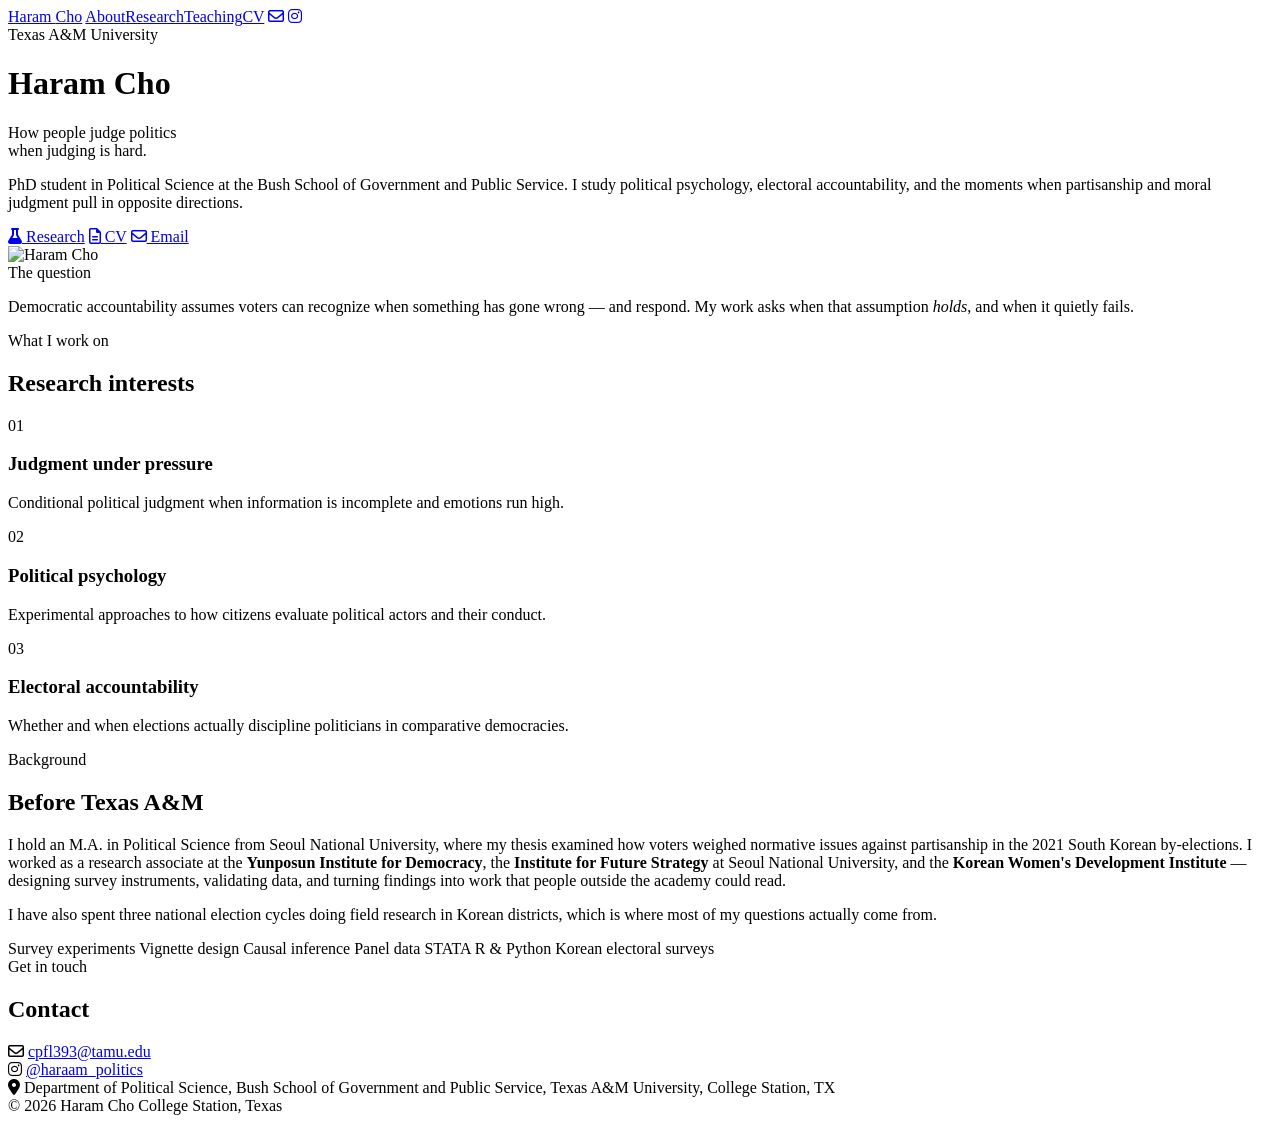
==== index.html @ 83a37f0b "Add files via upload" ====
<!DOCTYPE html>
<html lang="en">
<head>
<meta charset="utf-8">
<meta name="viewport" content="width=device-width, initial-scale=1">
<title>Haram Cho | Political Science, Texas A&M University</title>
<meta name="description" content="PhD student in Political Science at Texas A&M University. Political psychology, electoral accountability, and experimental methods.">
<meta property="og:title" content="Haram Cho | Political Science, Texas A&M University">
<meta property="og:description" content="PhD student in Political Science at Texas A&M University. Political psychology, electoral accountability, and experimental methods.">
<meta property="og:type" content="website">
<link rel="preconnect" href="https://fonts.googleapis.com">
<link rel="preconnect" href="https://fonts.gstatic.com" crossorigin>
<link href="https://fonts.googleapis.com/css2?family=Fraunces:opsz,wght@9..144,400;9..144,600;9..144,700&family=Inter:wght@300;400;500;600&display=swap" rel="stylesheet">
<link href="https://cdnjs.cloudflare.com/ajax/libs/font-awesome/6.5.1/css/all.min.css" rel="stylesheet">
<link rel="stylesheet" href="assets/styles.css">
</head>
<body>
<div class="nav"><div class="nav-in">
  <a class="brand" href="index.html">Haram <span>Cho</span></a>
  <a class="pg active" href="index.html">About</a><a class="pg" href="research.html">Research</a><a class="pg" href="teaching.html">Teaching</a><a class="pg" href="cv.html">CV</a>
  <span class="icons">
    <a href="mailto:cpfl393@tamu.edu" title="Email" aria-label="Email"><i class="fa-regular fa-envelope"></i></a>
    <a href="https://instagram.com/haraam_politics" title="Instagram" aria-label="Instagram"><i class="fa-brands fa-instagram"></i></a>
  </span>
</div></div>
<main>

  <div class="hero">
    <div>
      <div class="eyebrow">Texas A&amp;M University</div>
      <h1 class="big">Haram Cho</h1>
      <p class="tagline">How people judge politics<br>when judging is hard.</p>
      <p class="lede">PhD student in Political Science at the Bush School of Government
        and Public Service. I study political psychology, electoral accountability,
        and the moments when partisanship and moral judgment pull in opposite directions.</p>
      <div class="actions">
        <a class="btn" href="research.html"><i class="fa-solid fa-flask"></i> Research</a>
        <a class="btn ghost" href="cv.html"><i class="fa-regular fa-file-lines"></i> CV</a>
        <a class="btn ghost" href="mailto:cpfl393@tamu.edu"><i class="fa-regular fa-envelope"></i> Email</a>
      </div>
    </div>
    <div class="photo-wrap">
      <img class="photo" src="assets/profile.jpg" alt="Haram Cho">
      <div class="photo-ring"></div>
      <div class="photo-ring two"></div>
    </div>
  </div>

  <div class="band">
    <div class="eyebrow">The question</div>
    <p class="quote">Democratic accountability assumes voters can recognize when
      something has gone wrong &mdash; and respond. My work asks when that assumption
      <em>holds</em>, and when it quietly fails.</p>
  </div>

  <div class="sec">
    <div class="eyebrow">What I work on</div>
    <h2>Research interests</h2>
    <div class="grid g3">
      <div class="card"><div class="num">01</div>
        <h3>Judgment under pressure</h3>
        <p>Conditional political judgment when information is incomplete and emotions run high.</p></div>
      <div class="card"><div class="num">02</div>
        <h3>Political psychology</h3>
        <p>Experimental approaches to how citizens evaluate political actors and their conduct.</p></div>
      <div class="card"><div class="num">03</div>
        <h3>Electoral accountability</h3>
        <p>Whether and when elections actually discipline politicians in comparative democracies.</p></div>
    </div>
  </div>

  <div class="sec">
    <div class="eyebrow">Background</div>
    <h2>Before Texas A&amp;M</h2>
    <p>I hold an M.A. in Political Science from Seoul National University, where my
      thesis examined how voters weighed normative issues against partisanship in the
      2021 South Korean by-elections. I worked as a research associate at the
      <strong>Yunposun Institute for Democracy</strong>, the
      <strong>Institute for Future Strategy</strong> at Seoul National University, and the
      <strong>Korean Women's Development Institute</strong> &mdash; designing survey instruments,
      validating data, and turning findings into work that people outside the academy could read.</p>
    <p>I have also spent three national election cycles doing field research in Korean
      districts, which is where most of my questions actually come from.</p>
    <div class="chips">
      <span class="chip dark">Survey experiments</span>
      <span class="chip">Vignette design</span>
      <span class="chip">Causal inference</span>
      <span class="chip">Panel data</span>
      <span class="chip">STATA</span>
      <span class="chip">R &amp; Python</span>
      <span class="chip">Korean electoral surveys</span>
    </div>
  </div>

  <div class="sec">
    <div class="eyebrow">Get in touch</div>
    <h2>Contact</h2>
    <div class="contact-row"><i class="fa-regular fa-envelope"></i>
      <a href="mailto:cpfl393@tamu.edu">cpfl393@tamu.edu</a></div>
    <div class="contact-row"><i class="fa-brands fa-instagram"></i>
      <a href="https://instagram.com/haraam_politics">@haraam_politics</a></div>
    <div class="contact-row" style="border:0"><i class="fa-solid fa-location-dot"></i>
      Department of Political Science, Bush School of Government and Public Service,
      Texas A&amp;M University, College Station, TX</div>
  </div>

<footer>
  <span>&copy; 2026 Haram Cho</span>
  <span>College Station, Texas</span>
</footer>
</main>
</body>
</html>
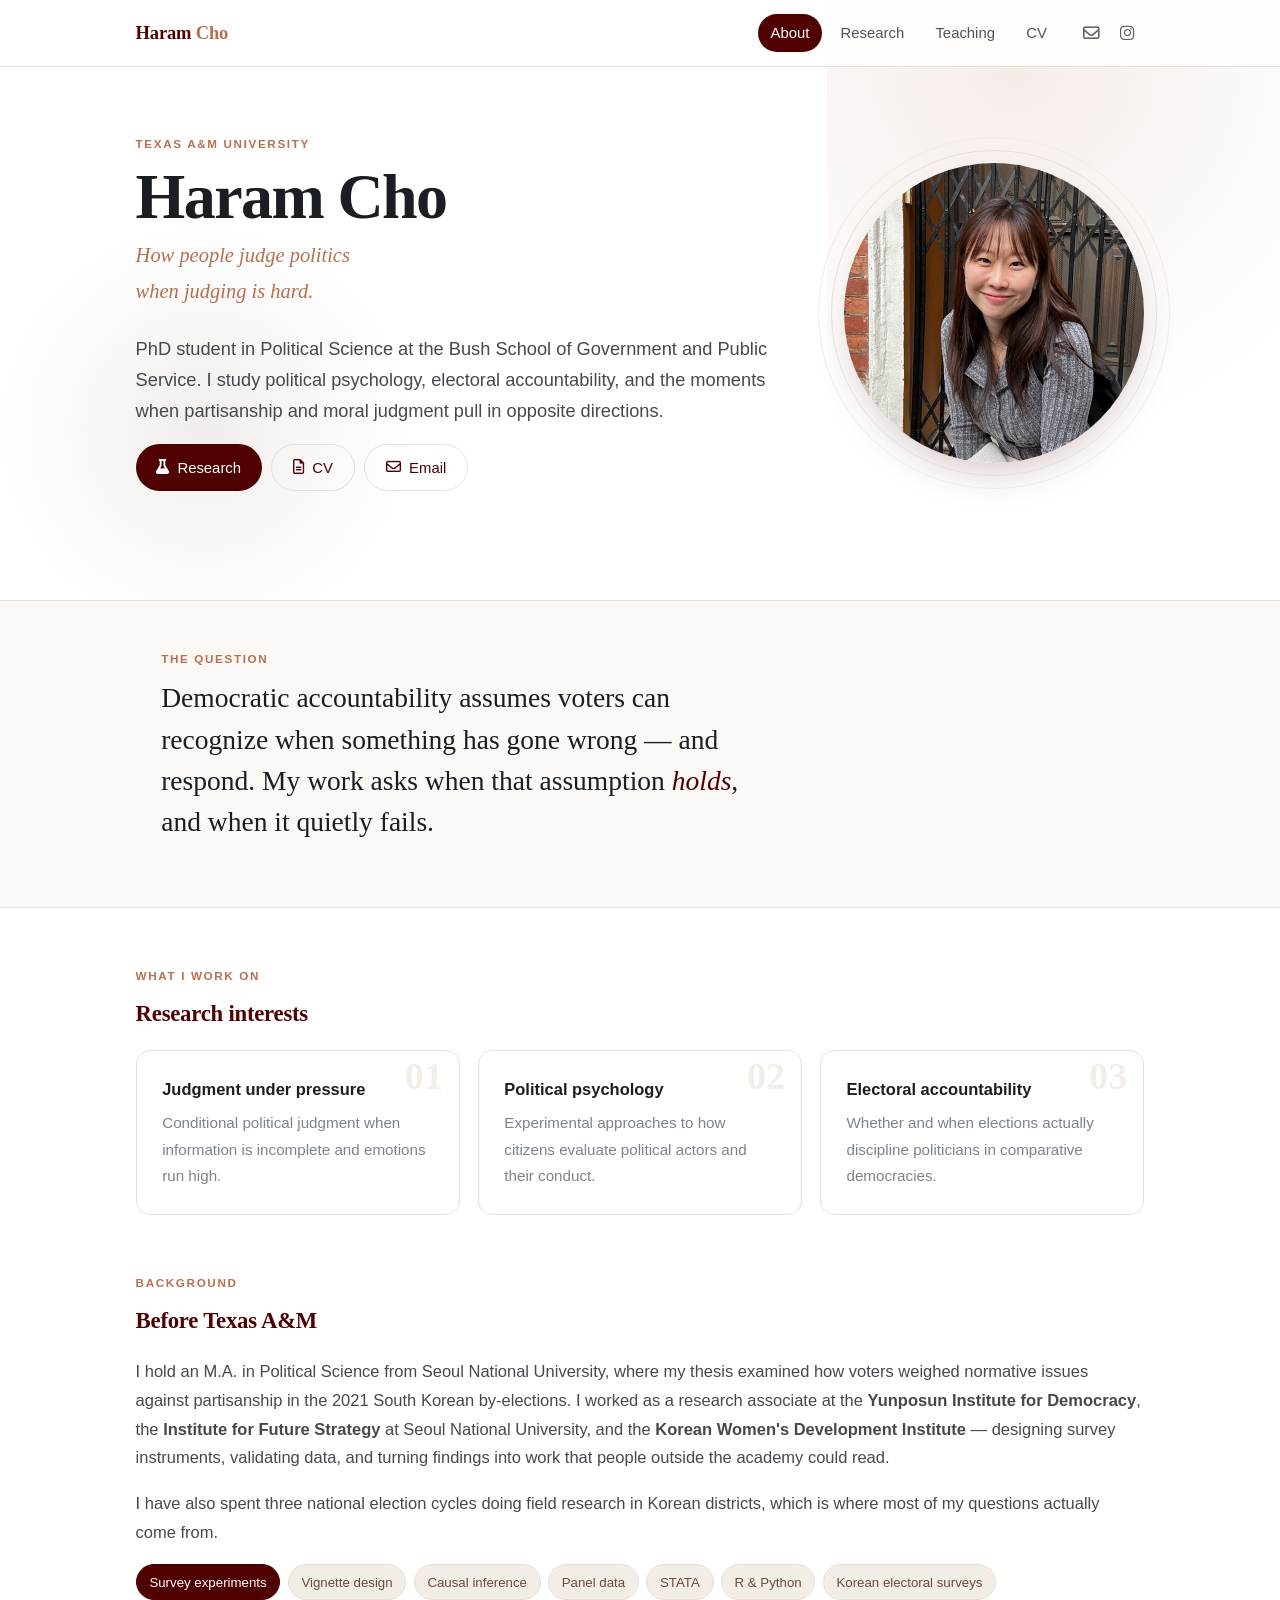
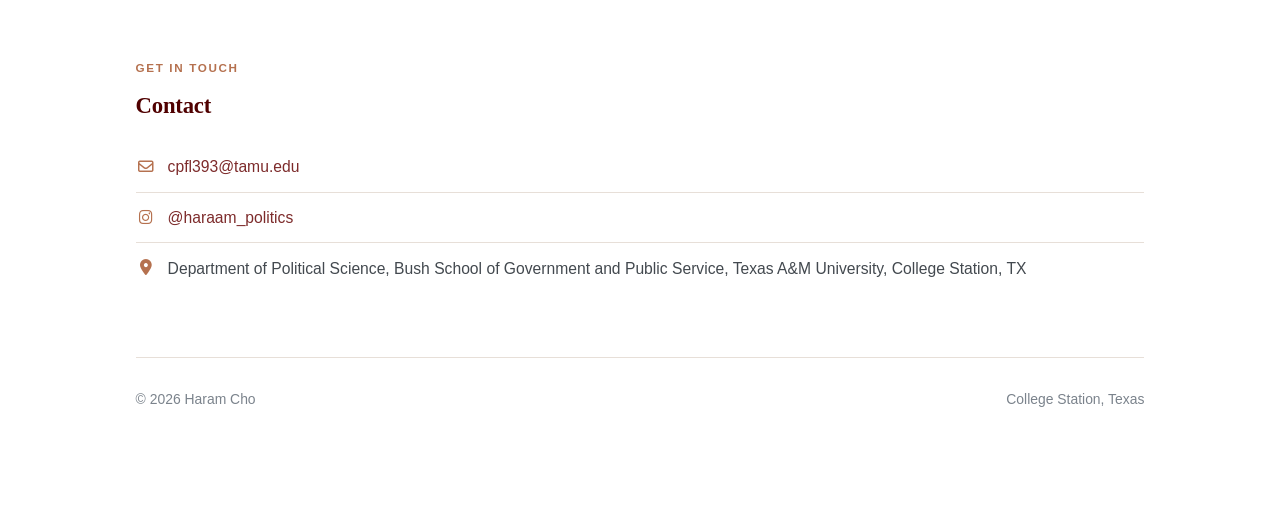
==== commit 8c90340c: "Add files via upload" ====
--- a/index.html
+++ b/index.html
@@ -12,7 +12,114 @@
 <link rel="preconnect" href="https://fonts.gstatic.com" crossorigin>
 <link href="https://fonts.googleapis.com/css2?family=Fraunces:opsz,wght@9..144,400;9..144,600;9..144,700&family=Inter:wght@300;400;500;600&display=swap" rel="stylesheet">
 <link href="https://cdnjs.cloudflare.com/ajax/libs/font-awesome/6.5.1/css/all.min.css" rel="stylesheet">
-<link rel="stylesheet" href="assets/styles.css">
+<style>
+:root{
+  --maroon:#500000; --maroon-lt:#7d2b2b; --clay:#B5714F; --gold:#C9A227;
+  --ink:#1a1d21; --body:#43494f; --muted:#7b838c;
+  --cream:#FBF8F5; --sand:#F3EDE7; --line:#E7DFD8;
+}
+*{box-sizing:border-box;margin:0;padding:0}
+html{scroll-behavior:smooth}
+body{background:#fff;color:var(--body);font-family:Inter,-apple-system,BlinkMacSystemFont,"Apple SD Gothic Neo",sans-serif;font-size:16.5px;line-height:1.75;-webkit-font-smoothing:antialiased}
+a{color:var(--maroon-lt);text-decoration:none}
+a:hover{color:var(--maroon)}
+img{max-width:100%}
+
+/* nav */
+.nav{position:sticky;top:0;z-index:80;background:rgba(255,255,255,.86);backdrop-filter:saturate(180%) blur(14px);-webkit-backdrop-filter:saturate(180%) blur(14px);border-bottom:1px solid var(--line)}
+.nav-in{max-width:1060px;margin:0 auto;padding:.9rem 1.6rem;display:flex;align-items:center;gap:.35rem;flex-wrap:wrap}
+.brand{font-family:Fraunces,Georgia,serif;font-weight:600;font-size:1.16rem;color:var(--maroon);margin-right:auto;letter-spacing:-.01em}
+.brand span{color:var(--clay)}
+.nav a.pg{font-size:.93rem;color:#4d545b;padding:.35rem .8rem;border-radius:99px;transition:.18s}
+.nav a.pg:hover{background:var(--sand);color:var(--maroon)}
+.nav a.pg.active{background:var(--maroon);color:#fff}
+.icons{margin-left:.6rem;display:flex;gap:.1rem}
+.icons a{width:34px;height:34px;display:grid;place-items:center;border-radius:99px;color:#5b6169;transition:.18s}
+.icons a:hover{background:var(--maroon);color:#fff}
+
+main{max-width:1060px;margin:0 auto;padding:0 1.6rem 5rem}
+
+/* type */
+.serif{font-family:Fraunces,Georgia,serif}
+.eyebrow{font-size:.73rem;font-weight:600;letter-spacing:.14em;text-transform:uppercase;color:var(--clay);margin-bottom:.5rem}
+h1.big{font-family:Fraunces,Georgia,serif;font-size:clamp(2.6rem,6vw,4rem);line-height:1.06;font-weight:600;color:var(--ink);letter-spacing:-.025em}
+h1.pg-title{font-family:Fraunces,Georgia,serif;font-size:clamp(2rem,4vw,2.7rem);font-weight:600;color:var(--ink);letter-spacing:-.02em;margin-bottom:.4rem}
+h2{font-family:Fraunces,Georgia,serif;font-size:1.42rem;font-weight:600;color:var(--maroon);margin:0 0 1rem;letter-spacing:-.01em}
+h3{font-size:1.03rem;font-weight:600;color:var(--ink)}
+.lede{font-size:1.14rem;color:var(--body);line-height:1.7}
+p{margin-bottom:1.05rem}
+.sec{margin-top:3.6rem}
+.pg-head{padding-top:3rem}
+
+/* hero */
+.hero{position:relative;padding:4.2rem 0 3.4rem;display:grid;grid-template-columns:1fr 300px;gap:4rem;align-items:center}
+.hero::before{content:"";position:absolute;inset:-40% -30% auto auto;width:620px;height:620px;background:radial-gradient(circle at 30% 30%,rgba(181,113,79,.13),transparent 62%);z-index:-1;pointer-events:none}
+.hero::after{content:"";position:absolute;left:-16%;bottom:-24%;width:460px;height:460px;background:radial-gradient(circle,rgba(80,0,0,.07),transparent 64%);z-index:-1;pointer-events:none}
+.tagline{font-family:Fraunces,Georgia,serif;font-size:1.28rem;font-style:italic;color:var(--clay);margin:.5rem 0 1.5rem;font-weight:400}
+.photo-wrap{position:relative}
+.photo{width:100%;aspect-ratio:1;object-fit:cover;border-radius:50%;display:block;box-shadow:0 18px 46px -18px rgba(80,0,0,.32)}
+.photo-ring{position:absolute;inset:-13px;border:1px solid var(--line);border-radius:50%;pointer-events:none}
+.photo-ring.two{inset:-26px;border-color:#f2ece7}
+
+/* chips */
+.chips{display:flex;flex-wrap:wrap;gap:.45rem;margin:1.1rem 0}
+.chip{font-size:.83rem;padding:.32rem .8rem;border-radius:99px;background:var(--sand);color:#6c4a3c;border:1px solid #e8ded5}
+.chip.dark{background:var(--maroon);color:#fff;border-color:var(--maroon)}
+
+/* band */
+.band{background:var(--cream);border-top:1px solid var(--line);border-bottom:1px solid var(--line);margin:3.4rem calc(50% - 50vw);padding:3rem calc(50vw - 50% + 1.6rem)}
+.quote{font-family:Fraunces,Georgia,serif;font-size:clamp(1.25rem,2.6vw,1.72rem);line-height:1.5;color:var(--ink);font-weight:400;max-width:44ch}
+.quote em{color:var(--maroon);font-style:italic}
+
+/* cards */
+.grid{display:grid;gap:1.1rem}
+.g3{grid-template-columns:repeat(3,1fr)}
+.g2{grid-template-columns:repeat(2,1fr)}
+.card{border:1px solid var(--line);border-radius:14px;padding:1.5rem 1.6rem;background:#fff;transition:.2s;position:relative;overflow:hidden}
+.card:hover{transform:translateY(-3px);box-shadow:0 14px 34px -18px rgba(26,29,33,.28);border-color:#dcd0c6}
+.card .num{font-family:Fraunces,Georgia,serif;font-size:2.4rem;color:var(--sand);position:absolute;top:.4rem;right:1rem;line-height:1;font-weight:600}
+.card h3{margin-bottom:.4rem}
+.card p{font-size:.95rem;color:var(--muted);margin:0}
+
+.paper{border-left:3px solid var(--maroon);padding:.2rem 0 .2rem 1.3rem;margin-bottom:2rem}
+.paper .status{font-size:.78rem;letter-spacing:.08em;text-transform:uppercase;color:var(--clay);font-weight:600}
+.paper h3{font-family:Fraunces,Georgia,serif;font-size:1.2rem;font-weight:600;color:var(--ink);margin:.3rem 0 .5rem;line-height:1.4}
+.paper p{font-size:.96rem;color:var(--muted);margin:0}
+
+/* timeline */
+.tl{position:relative;padding-left:1.9rem}
+.tl::before{content:"";position:absolute;left:5px;top:.6rem;bottom:.6rem;width:1px;background:var(--line)}
+.tl-item{position:relative;margin-bottom:2rem}
+.tl-item::before{content:"";position:absolute;left:-1.9rem;top:.55rem;width:11px;height:11px;border-radius:50%;background:#fff;border:2px solid var(--clay)}
+.tl-item.now::before{background:var(--maroon);border-color:var(--maroon);box-shadow:0 0 0 4px rgba(80,0,0,.1)}
+.tl-when{font-size:.82rem;letter-spacing:.05em;color:var(--clay);font-weight:600;text-transform:uppercase}
+.tl-item h3{margin:.15rem 0 .1rem;font-size:1.05rem}
+.tl-where{font-size:.93rem;color:var(--muted);margin-bottom:.5rem}
+.tl-item ul{margin:.4rem 0 0 1.1rem;font-size:.95rem;color:var(--body)}
+.tl-item li{margin-bottom:.25rem}
+
+/* misc */
+.btn{display:inline-flex;align-items:center;gap:.5rem;background:var(--maroon);color:#fff;border-radius:99px;padding:.6rem 1.3rem;font-size:.93rem;font-weight:500;transition:.2s}
+.btn:hover{background:#3d0000;color:#fff;transform:translateY(-1px)}
+.btn.ghost{background:transparent;color:var(--maroon);border:1px solid var(--line)}
+.btn.ghost:hover{background:var(--maroon);color:#fff;border-color:var(--maroon)}
+.actions{display:flex;gap:.6rem;flex-wrap:wrap;margin-top:.4rem}
+.dl{display:grid;grid-template-columns:190px 1fr;gap:.5rem 1.4rem;font-size:.97rem}
+.dl dt{font-weight:600;color:var(--ink)}
+.dl dd{color:var(--muted)}
+.note{background:var(--cream);border-left:3px solid var(--gold);border-radius:0 10px 10px 0;padding:.9rem 1.2rem;font-size:.94rem;color:#5c5348}
+.contact-row{display:flex;align-items:center;gap:.75rem;padding:.7rem 0;border-bottom:1px solid var(--line);font-size:.98rem}
+.contact-row i{color:var(--clay);width:20px;text-align:center}
+footer{border-top:1px solid var(--line);margin-top:4rem;padding:1.8rem 0;display:flex;justify-content:space-between;color:var(--muted);font-size:.87rem;flex-wrap:wrap;gap:.5rem}
+
+@media(max-width:880px){
+  .hero{grid-template-columns:1fr;gap:2.4rem;padding-top:2.6rem}
+  .photo-wrap{max-width:230px;order:-1}
+  .g3,.g2{grid-template-columns:1fr}
+  .dl{grid-template-columns:1fr;gap:.1rem 0}
+  .dl dd{margin-bottom:.8rem}
+}
+</style>
 </head>
 <body>
 <div class="nav"><div class="nav-in">
@@ -40,7 +147,7 @@
       </div>
     </div>
     <div class="photo-wrap">
-      <img class="photo" src="assets/profile.jpg" alt="Haram Cho">
+      <img class="photo" src="[data-uri]" alt="Haram Cho">
       <div class="photo-ring"></div>
       <div class="photo-ring two"></div>
     </div>
